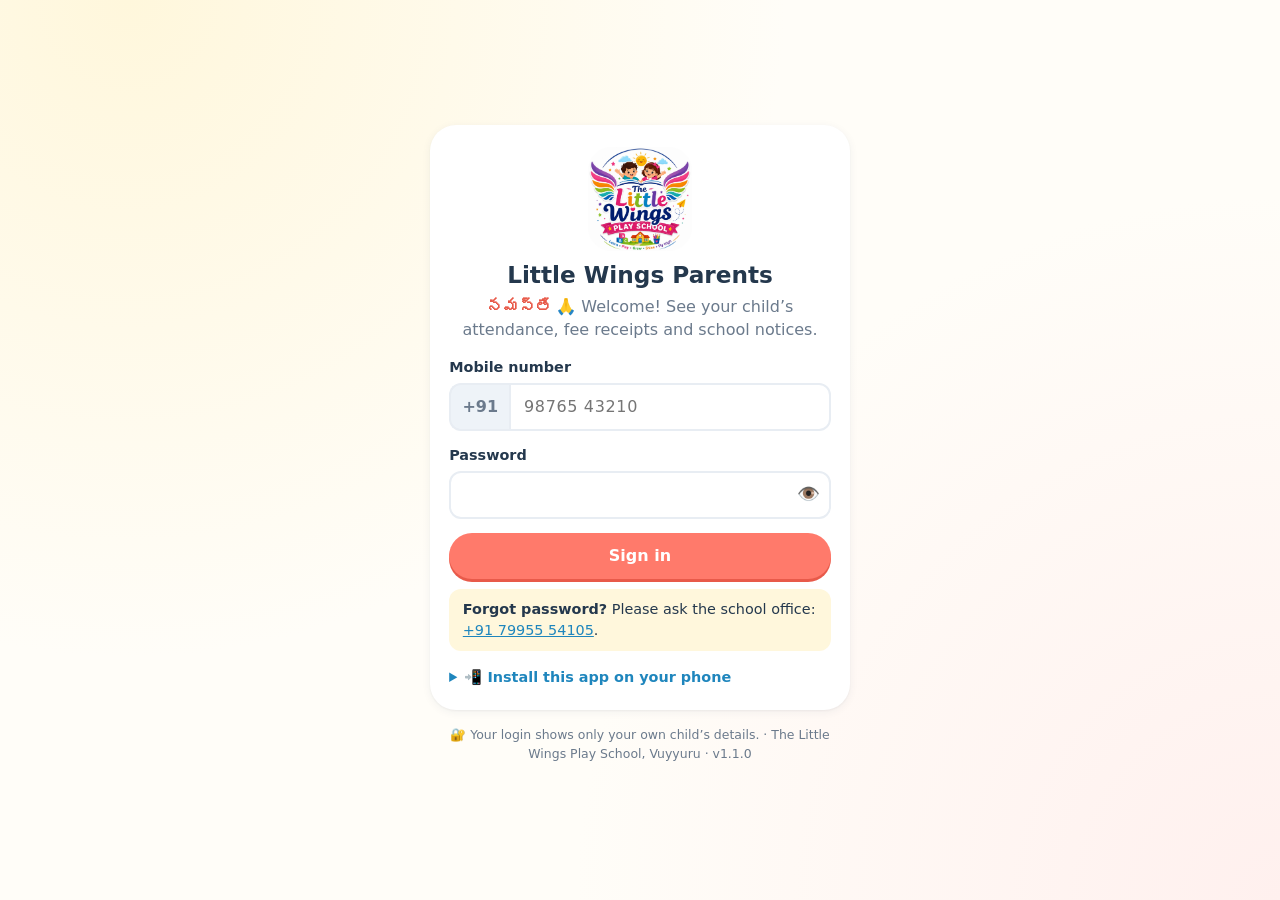
==== parents/index.html @ b0879398 "v2.3.0: professional fee receipts (print/PDF, image, WhatsApp), multi-month payments, duplicate rece" ====
<!doctype html>
<html lang="en-IN">
<head>
<meta charset="utf-8">
<meta name="viewport" content="width=device-width, initial-scale=1, viewport-fit=cover">
<meta name="theme-color" content="#ff7a6b">
<meta name="apple-mobile-web-app-capable" content="yes">
<meta name="mobile-web-app-capable" content="yes">
<meta name="apple-mobile-web-app-title" content="LW Parents">
<meta name="apple-mobile-web-app-status-bar-style" content="default">
<meta name="robots" content="noindex, nofollow">
<meta name="description" content="Little Wings Parents: your child's attendance, fee receipts and school notices from The Little Wings Play School, Vuyyuru">
<title>Little Wings Parents</title>
<link rel="manifest" href="manifest.webmanifest">
<link rel="icon" href="icons/icon-192.png" type="image/png" sizes="192x192">
<link rel="apple-touch-icon" href="icons/apple-touch-icon.png" sizes="180x180">
<link rel="stylesheet" href="style.css?v=1.1.0">
<link rel="stylesheet" href="../assets/receipt.css?v=2.3.0">
</head>
<body>
<noscript><div class="noscript">This app needs JavaScript turned on in your browser.</div></noscript>
<div id="ptr" class="ptr" aria-hidden="true"><span>↓</span></div>
<div id="app" aria-live="polite"></div>
<div id="sheet-root"></div>
<div id="toast-root" aria-live="polite"></div>
<div id="print-root" aria-hidden="true"></div>
<button type="button" id="sw-update" hidden>New version available — tap to refresh</button>
<script src="../config.js?v=2.3.0"></script>
<script src="../assets/vendor/supabase-js-2.119.0.js"></script>
<script src="../assets/receipt.js?v=2.3.0"></script>
<script src="app.js?v=1.1.0"></script>
</body>
</html>
---- parents/style.css ----
/* Little Wings Parents — mobile-first styles (brand colours shared with the dashboard) */
:root {
  --sky: #38a8e0; --sky-d: #1f86bd; --sky-l: #e6f5fd;
  --coral: #ff7a6b; --coral-d: #e85a4a; --coral-l: #fff0ee;
  --yellow: #ffc93c; --yellow-l: #fff7dc;
  --green: #6cc48a; --green-d: #3f9a60; --green-l: #e8f7ee;
  --purple: #a78bfa; --purple-l: #f1ecff;
  --bg: #fffdf8; --card: #fff; --ink: #24384d; --muted: #6b7a8c; --line: #e8edf3;
  --r: 20px; --r-s: 12px; --nav-h: 64px;
  --shadow: 0 2px 10px rgba(36,56,77,.06), 0 1px 2px rgba(36,56,77,.05);
  --font: ui-rounded, "SF Pro Rounded", "Nunito", "Varela Round", "Segoe UI", system-ui, -apple-system, Roboto, "Noto Sans", "Noto Sans Telugu", Arial, sans-serif;
}
* { box-sizing: border-box; }
html { -webkit-text-size-adjust: 100%; }
body { margin: 0; font-family: var(--font); color: var(--ink); background: var(--bg); line-height: 1.45; overflow-x: hidden; -webkit-tap-highlight-color: transparent; }
body.sheet-open { overflow: hidden; }
img { max-width: 100%; }
button { font: inherit; }
a { color: var(--sky-d); }
.muted { color: var(--muted); } .small { font-size: .85rem; } .center { text-align: center; }
[hidden] { display: none !important; }
.noscript { padding: 1rem; background: var(--yellow-l); text-align: center; }

/* buttons & inputs */
.btn { display: inline-flex; align-items: center; justify-content: center; gap: .4rem; min-height: 46px; padding: .55rem 1.1rem; border-radius: 999px; border: 0; font-weight: 800; cursor: pointer; text-decoration: none; color: var(--ink); background: #eef3f8; }
.btn.primary { background: var(--coral); color: #fff; box-shadow: 0 3px 0 var(--coral-d); }
.btn.sky { background: var(--sky); color: #fff; box-shadow: 0 3px 0 var(--sky-d); }
.btn.ghost { background: #fff; border: 2px solid var(--line); }
.btn.block { width: 100%; }
.btn.small { min-height: 36px; padding: .3rem .8rem; font-size: .88rem; }
.btn:disabled { opacity: .6; cursor: default; }
.icon-btn { border: 0; background: rgba(255,255,255,.85); width: 40px; height: 40px; border-radius: 50%; font-size: 1.1rem; cursor: pointer; display: inline-flex; align-items: center; justify-content: center; flex: 0 0 auto; }
.link { border: 0; background: none; color: var(--sky-d); font-weight: 700; padding: 0; cursor: pointer; text-decoration: underline; }
.field { display: flex; flex-direction: column; gap: .3rem; margin-bottom: .9rem; min-width: 0; }
.field .lbl { font-weight: 800; font-size: .9rem; }
input { font: inherit; font-size: 16px; color: var(--ink); background: #fff; border: 2px solid var(--line); border-radius: var(--r-s); padding: .65rem .8rem; min-height: 48px; width: 100%; min-width: 0; }
input:focus { outline: none; border-color: var(--sky); box-shadow: 0 0 0 3px var(--sky-l); }
.field.invalid input { border-color: var(--coral); background: var(--coral-l); }
.err { color: var(--coral-d); font-weight: 700; font-size: .88rem; }
.tel-wrap { display: flex; min-width: 0; }
.tel-wrap .cc { display: flex; align-items: center; padding: 0 .7rem; background: #eef3f8; border: 2px solid var(--line); border-right: 0; border-radius: var(--r-s) 0 0 var(--r-s); font-weight: 800; color: var(--muted); }
.tel-wrap input { border-radius: 0 var(--r-s) var(--r-s) 0; letter-spacing: .04em; }
.pw-wrap { position: relative; display: block; }
.pw-wrap input { padding-right: 3rem; }
.pw-toggle { position: absolute; right: .3rem; top: 50%; transform: translateY(-50%); border: 0; background: transparent; font-size: 1.15rem; padding: .4rem; cursor: pointer; border-radius: 8px; }
.note { background: var(--sky-l); padding: .65rem .85rem; border-radius: var(--r-s); font-size: .9rem; margin: .6rem 0; }
.note.warn { background: var(--yellow-l); }
.note.err-box { background: var(--coral-l); color: var(--coral-d); font-weight: 700; }

/* login */
.auth-wrap { min-height: 100vh; min-height: 100dvh; display: flex; flex-direction: column; align-items: center; justify-content: center; padding: 1.2rem 1rem calc(1.2rem + env(safe-area-inset-bottom)); background: radial-gradient(circle at 10% 0%, var(--yellow-l), transparent 45%), radial-gradient(circle at 100% 100%, var(--coral-l), transparent 45%), var(--bg); }
.auth-card { width: 100%; max-width: 420px; background: #fff; border-radius: 26px; box-shadow: var(--shadow); padding: 1.4rem 1.2rem; }
.auth-logo { display: block; width: 104px; height: 104px; margin: 0 auto .4rem; border-radius: 24px; object-fit: cover; }
.auth-card h1 { text-align: center; font-size: 1.45rem; margin: .2rem 0 0; }
.auth-card .hello { text-align: center; margin: .2rem 0 1rem; color: var(--muted); }
.telugu { font-weight: 800; color: var(--coral-d); }
.auth-foot { color: var(--muted); font-size: .78rem; text-align: center; margin-top: 1rem; max-width: 420px; }
.install-hint { margin-top: 1rem; font-size: .9rem; }
.install-hint summary { cursor: pointer; font-weight: 800; color: var(--sky-d); }
.install-steps { padding-left: 1.2rem; margin: .5rem 0 0; } .install-steps li { margin-bottom: .35rem; }
.spinner { width: 38px; height: 38px; margin: 1.2rem auto; border-radius: 50%; border: 4px solid #ffe3df; border-top-color: var(--coral); animation: spin .8s linear infinite; }
@keyframes spin { to { transform: rotate(360deg); } }

/* app shell */
.top { position: sticky; top: 0; z-index: 20; background: linear-gradient(135deg, #ff8f7f, var(--coral)); color: #fff; padding: calc(.55rem + env(safe-area-inset-top)) .8rem .7rem; border-radius: 0 0 22px 22px; box-shadow: 0 4px 16px rgba(232,90,74,.25); }
.top-row { display: flex; align-items: center; gap: .6rem; min-width: 0; }
.top-row img { width: 42px; height: 42px; border-radius: 12px; background: #fff; flex: 0 0 auto; object-fit: cover; }
.top-title { flex: 1; min-width: 0; }
.top-title b { display: block; font-size: 1.05rem; white-space: nowrap; overflow: hidden; text-overflow: ellipsis; }
.top-title small { display: block; opacity: .92; font-size: .8rem; white-space: nowrap; overflow: hidden; text-overflow: ellipsis; }
.kid-switch { display: flex; gap: .4rem; overflow-x: auto; margin-top: .6rem; scrollbar-width: none; }
.kid-switch::-webkit-scrollbar { display: none; }
.kid-chip { flex: 0 0 auto; border: 0; border-radius: 999px; padding: .35rem .8rem; background: rgba(255,255,255,.25); color: #fff; font-weight: 800; cursor: pointer; max-width: 70vw; white-space: nowrap; overflow: hidden; text-overflow: ellipsis; }
.kid-chip.active { background: #fff; color: var(--coral-d); }
.banner { margin: .6rem .8rem 0; padding: .55rem .8rem; border-radius: var(--r-s); font-size: .88rem; font-weight: 700; }
.banner.offline { background: var(--yellow-l); color: #7a5600; }
.banner.error { background: var(--coral-l); color: var(--coral-d); }
main.view { padding: .8rem .8rem calc(var(--nav-h) + 1.2rem + env(safe-area-inset-bottom)); max-width: 640px; margin: 0 auto; }
.card { background: var(--card); border-radius: var(--r); box-shadow: var(--shadow); padding: 1rem; margin-bottom: .9rem; min-width: 0; }
.card h2 { font-size: 1.08rem; margin: 0 0 .6rem; }
.greet { margin: .2rem .1rem .8rem; font-size: 1.02rem; }
.row { display: flex; align-items: center; gap: .5rem; } .between { justify-content: space-between; } .wrap { flex-wrap: wrap; }

/* today */
.today { display: flex; align-items: center; gap: .9rem; }
.today .big { width: 64px; height: 64px; border-radius: 20px; display: flex; align-items: center; justify-content: center; font-size: 2rem; flex: 0 0 auto; background: #eef3f8; }
.today.p .big { background: var(--green-l); } .today.a .big { background: var(--coral-l); } .today.l .big { background: var(--yellow-l); } .today.h .big { background: var(--sky-l); } .today.hol .big { background: var(--purple-l); }
.today b { font-size: 1.15rem; display: block; } .today small { color: var(--muted); }
.today.p b { color: var(--green-d); } .today.a b { color: var(--coral-d); }

/* summary */
.sum-grid { display: grid; grid-template-columns: repeat(4, minmax(0, 1fr)); gap: .4rem; }
.sum { border-radius: 14px; padding: .55rem .2rem; text-align: center; min-width: 0; }
.sum b { display: block; font-size: 1.3rem; line-height: 1.1; } .sum span { font-size: .72rem; font-weight: 800; color: var(--muted); }
.sum.p { background: var(--green-l); } .sum.a { background: var(--coral-l); } .sum.l { background: var(--yellow-l); } .sum.h { background: var(--sky-l); }
.pct { margin-top: .8rem; }
.pct-bar { height: 12px; background: #eef1f5; border-radius: 999px; overflow: hidden; }
.pct-bar i { display: block; height: 100%; background: linear-gradient(90deg, var(--green), #8fd6a6); border-radius: 999px; }
.pct-row { display: flex; justify-content: space-between; font-weight: 800; margin-bottom: .3rem; font-size: .92rem; }

/* calendar */
.cal-nav { display: flex; align-items: center; justify-content: space-between; gap: .4rem; margin-bottom: .6rem; }
.cal-nav h2 { margin: 0; text-align: center; flex: 1; }
.cal-nav button { width: 44px; height: 44px; border-radius: 50%; border: 2px solid var(--line); background: #fff; font-size: 1.2rem; font-weight: 800; cursor: pointer; }
.cal-nav button:disabled { opacity: .35; cursor: default; }
.cal { display: grid; grid-template-columns: repeat(7, minmax(0, 1fr)); gap: 4px; }
.cal .wd { text-align: center; font-size: .7rem; font-weight: 800; color: var(--muted); padding-bottom: 2px; }
.cal .d { aspect-ratio: 1 / 1; border-radius: 10px; display: flex; flex-direction: column; align-items: center; justify-content: center; font-weight: 800; font-size: .9rem; background: #fff; border: 1.5px solid var(--line); min-width: 0; position: relative; }
.cal .d i { font-style: normal; font-size: .55rem; font-weight: 800; line-height: 1; margin-top: 1px; }
.cal .d.p { background: var(--green); border-color: var(--green); color: #fff; }
.cal .d.a { background: var(--coral); border-color: var(--coral); color: #fff; }
.cal .d.l { background: var(--yellow); border-color: var(--yellow); color: #5c4100; }
.cal .d.h { background: var(--sky); border-color: var(--sky); color: #fff; }
.cal .d.hol { background: var(--purple-l); border-color: var(--purple-l); color: #6b55c9; }
.cal .d.fut { opacity: .4; }
.cal .d.today { box-shadow: 0 0 0 3px var(--ink); }
.cal .d.blank { visibility: hidden; }
.legend { display: flex; flex-wrap: wrap; gap: .35rem .8rem; margin-top: .8rem; font-size: .8rem; font-weight: 700; color: var(--muted); }
.legend span { display: inline-flex; align-items: center; gap: .3rem; }
.legend i { width: 14px; height: 14px; border-radius: 4px; display: inline-block; border: 1.5px solid var(--line); background: #fff; }
.legend i.p { background: var(--green); border-color: var(--green); } .legend i.a { background: var(--coral); border-color: var(--coral); } .legend i.l { background: var(--yellow); border-color: var(--yellow); } .legend i.h { background: var(--sky); border-color: var(--sky); } .legend i.hol { background: var(--purple-l); border-color: var(--purple-l); }

/* notices */
.notice { border: 2px solid var(--line); border-radius: 16px; padding: .75rem .9rem; margin-bottom: .6rem; background: #fff; overflow-wrap: anywhere; }
.notice.pinned { border-color: var(--yellow); background: var(--yellow-l); }
.notice h3 { margin: .35rem 0 .15rem; font-size: 1.02rem; }
.notice p.body { margin: .2rem 0 .35rem; white-space: pre-wrap; }
.notice .meta { font-size: .78rem; color: var(--muted); margin: 0; }
.tags { display: flex; gap: .35rem; flex-wrap: wrap; }
.tag { display: inline-block; font-size: .72rem; font-weight: 800; padding: .12rem .55rem; border-radius: 999px; background: #eef1f5; color: var(--muted); }
.tag.school { background: var(--sky-l); color: var(--sky-d); }
.tag.cls { background: #fff; border: 1.5px solid var(--c, var(--sky)); color: var(--ink); }
.tag.pin { background: var(--yellow); color: #5c4100; }
.tag.new { background: var(--coral); color: #fff; }
.empty { text-align: center; padding: 1.2rem .5rem; color: var(--muted); }
.empty .e { font-size: 2.4rem; }

/* bottom nav */
.bottomnav { position: fixed; bottom: 0; left: 0; right: 0; z-index: 20; display: flex; background: #fff; border-top: 1px solid var(--line); padding-bottom: env(safe-area-inset-bottom); box-shadow: 0 -4px 16px rgba(36,56,77,.06); }
.bottomnav button { flex: 1 1 0; min-width: 0; height: var(--nav-h); border: 0; background: none; display: flex; flex-direction: column; align-items: center; justify-content: center; gap: 2px; color: var(--muted); font-size: .72rem; font-weight: 800; cursor: pointer; position: relative; }
.bottomnav .ni { font-size: 1.3rem; line-height: 1; padding: .2rem .8rem; border-radius: 999px; }
.bottomnav button.active { color: var(--coral-d); } .bottomnav button.active .ni { background: var(--coral-l); }
.bottomnav .dot { position: absolute; top: 8px; right: calc(50% - 22px); min-width: 18px; height: 18px; border-radius: 999px; background: var(--coral); color: #fff; font-size: .68rem; display: flex; align-items: center; justify-content: center; padding: 0 4px; }

/* sheet (account) */
.sheet-bg { position: fixed; inset: 0; background: rgba(36,56,77,.45); z-index: 40; display: flex; align-items: flex-end; justify-content: center; }
.sheet { background: #fff; width: 100%; max-width: 520px; max-height: 92vh; overflow-y: auto; border-radius: 24px 24px 0 0; padding: 1rem 1rem calc(1.2rem + env(safe-area-inset-bottom)); }
.sheet-head { display: flex; align-items: center; justify-content: space-between; gap: .5rem; margin-bottom: .5rem; }
.sheet-head h2 { margin: 0; font-size: 1.15rem; }
.sheet-head .icon-btn { background: #eef3f8; }
@media (min-width: 700px) { .sheet-bg { align-items: center; } .sheet { border-radius: 24px; } }

/* pull to refresh + toast + update bar */
.ptr { position: fixed; top: 0; left: 50%; z-index: 30; width: 40px; height: 40px; margin-left: -20px; border-radius: 50%; background: #fff; box-shadow: var(--shadow); display: flex; align-items: center; justify-content: center; transform: translateY(-60px); transition: transform .15s; color: var(--coral-d); font-weight: 800; pointer-events: none; }
.ptr.spin span { display: inline-block; animation: spin .8s linear infinite; }
#toast-root { position: fixed; left: 0; right: 0; top: calc(.8rem + env(safe-area-inset-top)); z-index: 60; display: flex; flex-direction: column; align-items: center; gap: .4rem; pointer-events: none; padding: 0 .8rem; }
.toast { background: var(--ink); color: #fff; padding: .6rem 1rem; border-radius: 999px; font-weight: 700; font-size: .9rem; box-shadow: var(--shadow); max-width: 100%; transition: opacity .3s; }
.toast.err { background: var(--coral-d); } .toast.out { opacity: 0; }
#sw-update { position: fixed; left: .8rem; right: .8rem; bottom: calc(var(--nav-h) + .8rem + env(safe-area-inset-bottom)); z-index: 50; border: 0; border-radius: 999px; padding: .8rem 1rem; background: var(--ink); color: #fff; font-weight: 800; cursor: pointer; }
@media (prefers-reduced-motion: reduce) { * { animation: none !important; transition: none !important; } }

/* ---------- v1.1: Fees tab + receipts ---------- */
.bottomnav .ni { padding: .2rem .6rem; }
.fee-due { border-radius: var(--r-s, 14px); padding: .9rem 1rem; margin: .2rem 0 .8rem; display: flex; flex-direction: column; gap: .1rem; }
.fee-due small { font-weight: 800; text-transform: uppercase; letter-spacing: .05em; font-size: .72rem; }
.fee-due b { font-size: 1.7rem; line-height: 1.15; }
.fee-due span { font-size: .85rem; }
.fee-due.due { background: var(--coral-l); color: #8f2a1f; }
.fee-due.ok { background: var(--green-l); color: #1e6a3b; }
.kv-grid { display: grid; grid-template-columns: repeat(2, minmax(0, 1fr)); gap: .55rem; }
.kv-grid > div { background: #f6f9fc; border-radius: 12px; padding: .55rem .7rem; min-width: 0; }
.kv-grid small { display: block; color: var(--muted); font-size: .74rem; font-weight: 700; }
.kv-grid b { font-size: 1.02rem; overflow-wrap: anywhere; }
.coral-t { color: var(--coral-d); } .green-t { color: var(--green-d); }
.pay-list { list-style: none; margin: 0; padding: 0; }
.pay-list li { display: flex; align-items: center; justify-content: space-between; gap: .6rem; padding: .7rem 0; border-bottom: 1px dashed var(--line); flex-wrap: wrap; }
.pay-list li:last-child { border-bottom: 0; }
.pay-main { min-width: 0; flex: 1 1 140px; }
.pay-main b { display: block; font-size: 1.1rem; }
.pay-main span { display: block; font-weight: 700; }
.pay-main small { display: block; color: var(--muted); overflow-wrap: anywhere; }
.pay-list .btn { flex: 0 0 auto; }
.sheet.wide { max-width: 720px; }
.rcpt-preview { background: #f3f5f8; border-radius: 14px; padding: .5rem; margin: .4rem 0 .8rem; }
.rcpt-actions { display: flex; flex-wrap: wrap; gap: .5rem; }
.rcpt-actions .btn { flex: 1 1 auto; }
@media (max-width: 360px) { .bottomnav button { font-size: .66rem; } .bottomnav .ni { padding: .2rem .45rem; } }
---- assets/receipt.css ----
/* The Little Wings — shared fee receipt styles (v2.3): screen + print. */
.lwr { position: relative; overflow: hidden; background: #fff; color: #1e2b38; border: 1.5px solid #d5dde6; border-radius: 14px; padding: 0 1.1rem 1rem; max-width: 680px; margin: 0 auto;
  font-family: "Segoe UI", Roboto, "Noto Sans", Helvetica, Arial, sans-serif; font-size: 14px; line-height: 1.35; text-align: left; }
.lwr * { box-sizing: border-box; }
.lwr-band { height: 7px; margin: 0 -1.1rem .8rem; background: linear-gradient(90deg, #38a8e0 0 33.3%, #ff7a6b 33.3% 66.6%, #ffc93c 66.6%); }
.lwr-head { display: flex; gap: .75rem; align-items: flex-start; }
.lwr-logo { width: 64px; height: 64px; border-radius: 50%; object-fit: cover; flex: none; border: 2px solid #ffc93c; }
.lwr-school { flex: 1 1 auto; min-width: 0; }
.lwr-school h2 { margin: 0 0 .15rem; font-size: 1.2rem; line-height: 1.2; color: #1b6e99; letter-spacing: .01em; }
.lwr-school p { margin: 0; font-size: .78rem; color: #4a5a6b; overflow-wrap: anywhere; }
.lwr-tag { flex: none; text-align: center; }
.lwr-tag b { display: block; background: #ff7a6b; color: #fff; border-radius: 999px; padding: .3rem .75rem; font-size: .78rem; letter-spacing: .12em; white-space: nowrap; }
.lwr-tag span { display: block; margin-top: .25rem; font-size: .7rem; color: #5a6b7c; }
.lwr-meta { display: grid; grid-template-columns: repeat(3, minmax(0, 1fr)); gap: .5rem; border-top: 3px solid #38a8e0; margin-top: .7rem; padding-top: .55rem; }
.lwr-meta small, .lwr-amount small, .lwr-recv small { display: block; font-size: .66rem; letter-spacing: .06em; text-transform: uppercase; color: #6b7b8c; }
.lwr-meta b { font-size: .98rem; overflow-wrap: anywhere; }
.lwr-tbl { width: 100%; border-collapse: collapse; margin: .55rem 0 .3rem; font-size: .9rem; }
.lwr-tbl th, .lwr-tbl td { text-align: left; padding: .34rem .2rem; border-bottom: 1px dashed #dfe5ec; vertical-align: top; }
.lwr-tbl th { width: 38%; color: #5a6b7c; font-weight: 600; }
.lwr-tbl td { overflow-wrap: anywhere; }
.lwr-amount { display: flex; gap: .9rem; align-items: stretch; background: #eaf6ec; border-radius: 12px; padding: .6rem .8rem; margin: .55rem 0 .4rem; }
.lwr-amt { flex: none; }
.lwr-amt b { font-size: 1.55rem; color: #1e7a3c; white-space: nowrap; }
.lwr-amt small { color: #1e7a3c; }
.lwr-words { flex: 1 1 auto; min-width: 0; border-left: 1px solid #c7e6cf; padding-left: .8rem; }
.lwr-words b { font-size: .92rem; overflow-wrap: anywhere; }
.lwr-bal { margin: .35rem 0 0; font-size: .9rem; }
.lwr-sign { display: flex; justify-content: space-between; align-items: flex-end; gap: 1rem; margin-top: 1.1rem; }
.lwr-recv b { display: block; min-height: 1.2em; font-size: .95rem; }
.lwr-sigline { min-width: 46%; border-top: 1.5px solid #8a98a6; padding-top: .2rem; text-align: center; font-size: .75rem; color: #5a6b7c; }
.lwr-foot { margin-top: .8rem; text-align: center; font-size: .7rem; color: #8b97a3; }
.lwr-wm { position: absolute; inset: 0; display: flex; align-items: center; justify-content: center; font-size: 6.5rem; font-weight: 900; color: rgba(255, 122, 107, .14); transform: rotate(-22deg); pointer-events: none; letter-spacing: .08em; }
.lwr-cut { text-align: center; color: #9aa7b4; font-size: .72rem; margin: 5mm 0; white-space: nowrap; overflow: hidden; }
@media (max-width: 420px) {
  .lwr { padding: 0 .75rem .8rem; font-size: 13px; }
  .lwr-band { margin: 0 -.75rem .7rem; }
  .lwr-head { flex-wrap: wrap; }
  .lwr-logo { width: 52px; height: 52px; }
  .lwr-school { flex-basis: calc(100% - 64px); }
  .lwr-tag { flex-basis: 100%; display: flex; gap: .5rem; align-items: center; }
  .lwr-tag span { margin: 0; }
  .lwr-meta { grid-template-columns: 1fr 1fr; }
  .lwr-amount { flex-direction: column; gap: .4rem; }
  .lwr-words { border-left: 0; padding-left: 0; border-top: 1px solid #c7e6cf; padding-top: .4rem; }
  .lwr-tbl th { width: 42%; }
  .lwr-wm { font-size: 3.6rem; }
}

/* ---------- print: only #print-root, one A4 page ---------- */
#print-root { display: none; }
@page { size: A4 portrait; margin: 0; }
@media print {
  html, body { background: #fff !important; margin: 0 !important; padding: 0 !important; min-height: 0 !important; height: auto !important; }
  body > *:not(#print-root) { display: none !important; }
  body > #print-root { display: block !important; padding: 10mm 14mm 0; }
  #print-root .lwr { max-width: none; border-radius: 6px; break-inside: avoid; page-break-inside: avoid; font-size: 10.5pt; padding: 0 6mm 4mm; }
  #print-root .lwr-band { margin: 0 -6mm 3mm; }
  #print-root.two { padding-top: 7mm; }
  #print-root.two .lwr { font-size: 8.6pt; padding-bottom: 2.5mm; }
  #print-root.two .lwr-band { margin-bottom: 2mm; }
  #print-root.two .lwr-logo { width: 50px; height: 50px; }
  #print-root.two .lwr-meta { margin-top: 2mm; padding-top: 1.5mm; }
  #print-root.two .lwr-tbl { margin: 1.5mm 0 1mm; }
  #print-root.two .lwr-tbl th, #print-root.two .lwr-tbl td { padding: 1mm .2rem; }
  #print-root.two .lwr-amount { margin: 1.5mm 0 1mm; padding: 1.8mm 3mm; }
  #print-root.two .lwr-sign { margin-top: 5mm; }
  #print-root.two .lwr-foot { margin-top: 2mm; }
  #print-root.two .lwr-cut { margin: 3mm 0; }
  #print-root .lwr-head { flex-wrap: nowrap; }
  #print-root .lwr-tag { flex-basis: auto; display: block; }
  #print-root .lwr-meta { grid-template-columns: repeat(3, 1fr); }
  #print-root .lwr-amount { flex-direction: row; }
  #print-root .lwr-words { border-left: 1px solid #c7e6cf; padding-left: .8rem; border-top: 0; padding-top: 0; }
  * { -webkit-print-color-adjust: exact; print-color-adjust: exact; }
}
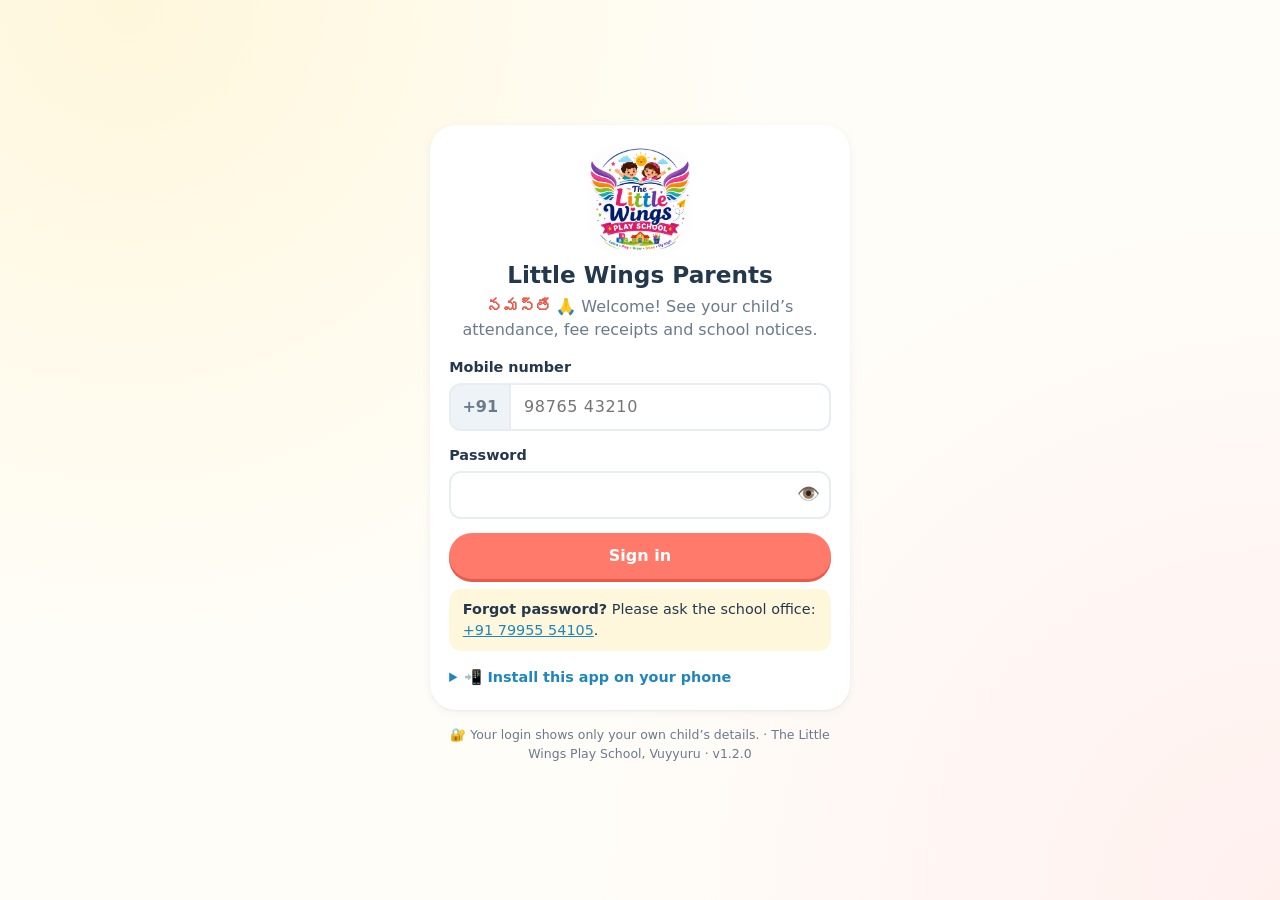
==== commit 6eac9176: "v2.4.0: enquiries and admission fields, private student photos, yearly fee; Parents app v1.2.0 shows" ====
--- a/parents/index.html
+++ b/parents/index.html
@@ -14,8 +14,8 @@
 <link rel="manifest" href="manifest.webmanifest">
 <link rel="icon" href="icons/icon-192.png" type="image/png" sizes="192x192">
 <link rel="apple-touch-icon" href="icons/apple-touch-icon.png" sizes="180x180">
-<link rel="stylesheet" href="style.css?v=1.1.0">
-<link rel="stylesheet" href="../assets/receipt.css?v=2.3.0">
+<link rel="stylesheet" href="style.css?v=1.2.0">
+<link rel="stylesheet" href="../assets/receipt.css?v=2.4.0">
 </head>
 <body>
 <noscript><div class="noscript">This app needs JavaScript turned on in your browser.</div></noscript>
@@ -25,9 +25,9 @@
 <div id="toast-root" aria-live="polite"></div>
 <div id="print-root" aria-hidden="true"></div>
 <button type="button" id="sw-update" hidden>New version available — tap to refresh</button>
-<script src="../config.js?v=2.3.0"></script>
+<script src="../config.js?v=2.4.0"></script>
 <script src="../assets/vendor/supabase-js-2.119.0.js"></script>
-<script src="../assets/receipt.js?v=2.3.0"></script>
-<script src="app.js?v=1.1.0"></script>
+<script src="../assets/receipt.js?v=2.4.0"></script>
+<script src="app.js?v=1.2.0"></script>
 </body>
 </html>
--- a/parents/style.css
+++ b/parents/style.css
@@ -185,3 +185,6 @@
 .rcpt-actions { display: flex; flex-wrap: wrap; gap: .5rem; }
 .rcpt-actions .btn { flex: 1 1 auto; }
 @media (max-width: 360px) { .bottomnav button { font-size: .66rem; } .bottomnav .ni { padding: .2rem .45rem; } }
+
+/* v1.2: child photo in the header */
+.top-row img.kid-photo { width: 42px; height: 42px; border-radius: 50%; object-fit: cover; background: #fff; flex: 0 0 auto; }
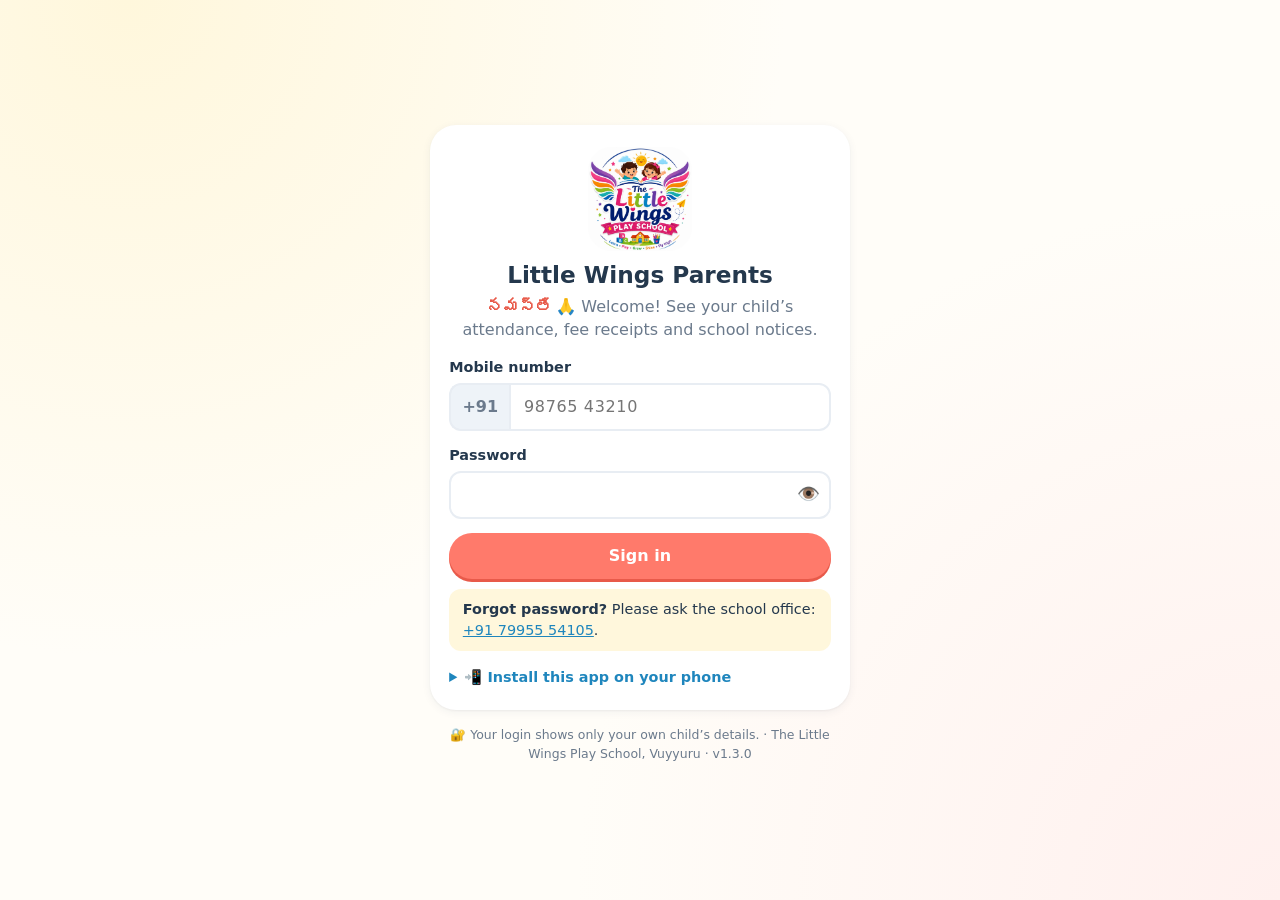
==== commit 6b926571: "v2.5.0: pending fees + WhatsApp reminders, fee rules (late fee, sibling discount), Excel backup, rep" ====
--- a/parents/index.html
+++ b/parents/index.html
@@ -14,8 +14,8 @@
 <link rel="manifest" href="manifest.webmanifest">
 <link rel="icon" href="icons/icon-192.png" type="image/png" sizes="192x192">
 <link rel="apple-touch-icon" href="icons/apple-touch-icon.png" sizes="180x180">
-<link rel="stylesheet" href="style.css?v=1.2.0">
-<link rel="stylesheet" href="../assets/receipt.css?v=2.4.0">
+<link rel="stylesheet" href="style.css?v=1.3.0">
+<link rel="stylesheet" href="../assets/receipt.css?v=2.5.0">
 </head>
 <body>
 <noscript><div class="noscript">This app needs JavaScript turned on in your browser.</div></noscript>
@@ -25,9 +25,9 @@
 <div id="toast-root" aria-live="polite"></div>
 <div id="print-root" aria-hidden="true"></div>
 <button type="button" id="sw-update" hidden>New version available — tap to refresh</button>
-<script src="../config.js?v=2.4.0"></script>
+<script src="../config.js?v=2.5.0"></script>
 <script src="../assets/vendor/supabase-js-2.119.0.js"></script>
-<script src="../assets/receipt.js?v=2.4.0"></script>
-<script src="app.js?v=1.2.0"></script>
+<script src="../assets/receipt.js?v=2.5.0"></script>
+<script src="app.js?v=1.3.0"></script>
 </body>
 </html>
--- a/parents/style.css
+++ b/parents/style.css
@@ -188,3 +188,10 @@
 
 /* v1.2: child photo in the header */
 .top-row img.kid-photo { width: 42px; height: 42px; border-radius: 50%; object-fit: cover; background: #fff; flex: 0 0 auto; }
+/* v1.3: holidays & events */
+.hol-list { list-style: none; margin: 0; padding: 0; }
+.hol-list li { display: flex; gap: .7rem; align-items: center; padding: .55rem 0; border-bottom: 1px dashed #e8edf3; }
+.hol-list li:last-child { border-bottom: 0; }
+.hol-list .hi { width: 36px; height: 36px; border-radius: 12px; display: flex; align-items: center; justify-content: center; background: #fff7dc; flex: none; }
+.hol-list li.ev .hi { background: #e6f5fd; }
+.hol-list small { display: block; color: #6b7a8c; }
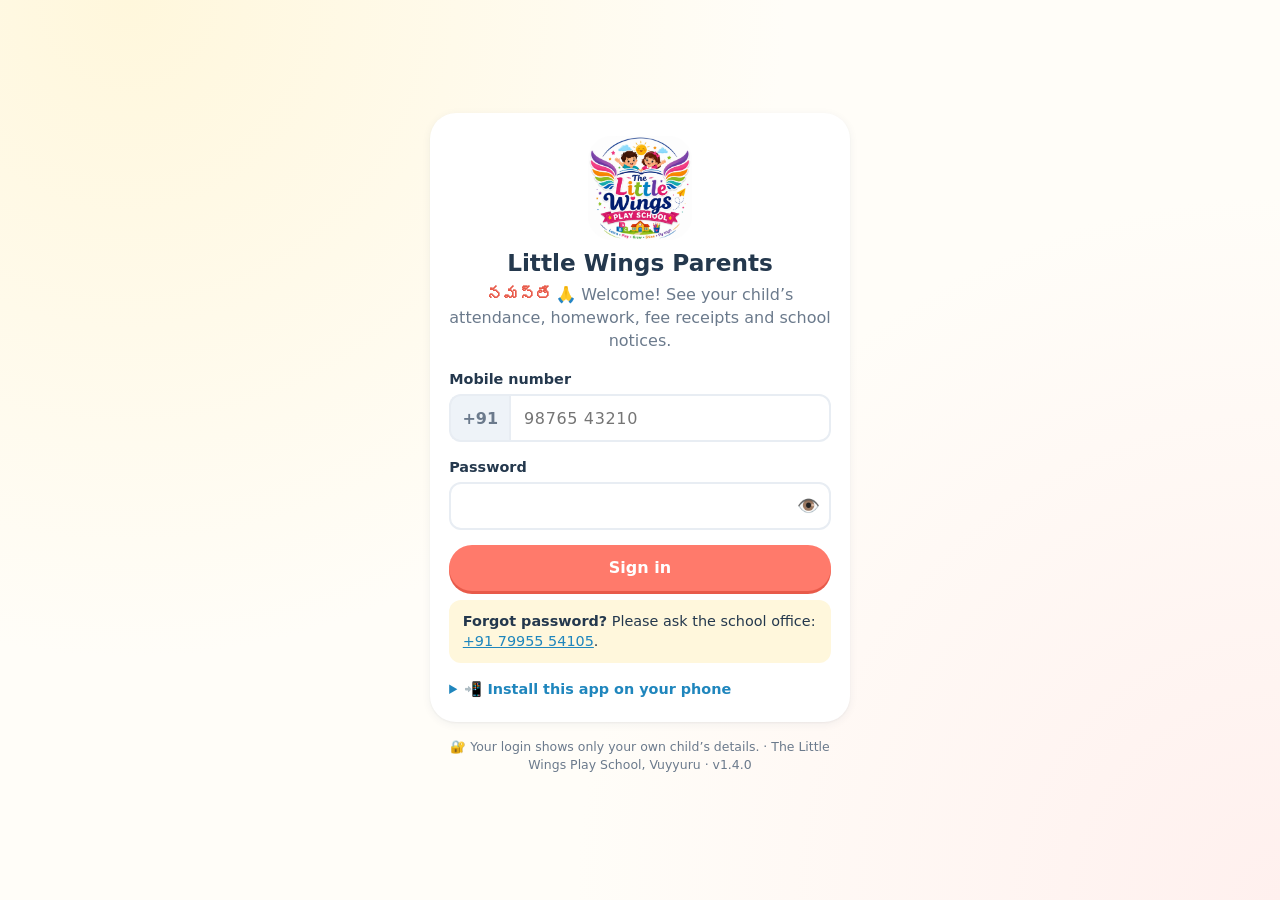
==== commit 5f4fbf3b: "v2.6.0 / Parents v1.4.0: Batch 2 part A — homework & daily updates, timetable, exams & report cards," ====
--- a/parents/index.html
+++ b/parents/index.html
@@ -1,5 +1,6 @@
 <!doctype html>
 <html lang="en-IN">
+<!-- Little Wings Parents v1.4.0 -->
 <head>
 <meta charset="utf-8">
 <meta name="viewport" content="width=device-width, initial-scale=1, viewport-fit=cover">
@@ -9,13 +10,13 @@
 <meta name="apple-mobile-web-app-title" content="LW Parents">
 <meta name="apple-mobile-web-app-status-bar-style" content="default">
 <meta name="robots" content="noindex, nofollow">
-<meta name="description" content="Little Wings Parents: your child's attendance, fee receipts and school notices from The Little Wings Play School, Vuyyuru">
+<meta name="description" content="Little Wings Parents: your child's attendance, homework, report cards, photos, fee receipts and school notices from The Little Wings Play School, Vuyyuru">
 <title>Little Wings Parents</title>
 <link rel="manifest" href="manifest.webmanifest">
 <link rel="icon" href="icons/icon-192.png" type="image/png" sizes="192x192">
 <link rel="apple-touch-icon" href="icons/apple-touch-icon.png" sizes="180x180">
-<link rel="stylesheet" href="style.css?v=1.3.0">
-<link rel="stylesheet" href="../assets/receipt.css?v=2.5.0">
+<link rel="stylesheet" href="style.css?v=1.4.0">
+<link rel="stylesheet" href="../assets/receipt.css?v=2.6.0">
 </head>
 <body>
 <noscript><div class="noscript">This app needs JavaScript turned on in your browser.</div></noscript>
@@ -25,9 +26,9 @@
 <div id="toast-root" aria-live="polite"></div>
 <div id="print-root" aria-hidden="true"></div>
 <button type="button" id="sw-update" hidden>New version available — tap to refresh</button>
-<script src="../config.js?v=2.5.0"></script>
+<script src="../config.js?v=2.6.0"></script>
 <script src="../assets/vendor/supabase-js-2.119.0.js"></script>
-<script src="../assets/receipt.js?v=2.5.0"></script>
-<script src="app.js?v=1.3.0"></script>
+<script src="../assets/receipt.js?v=2.6.0"></script>
+<script src="app.js?v=1.4.0"></script>
 </body>
 </html>
--- a/parents/style.css
+++ b/parents/style.css
@@ -195,3 +195,117 @@
 .hol-list .hi { width: 36px; height: 36px; border-radius: 12px; display: flex; align-items: center; justify-content: center; background: #fff7dc; flex: none; }
 .hol-list li.ev .hi { background: #e6f5fd; }
 .hol-list small { display: block; color: #6b7a8c; }
+
+/* ---------- v1.4: languages, updates, timetable, report cards, gallery, feedback, alerts ---------- */
+:root { --font: ui-rounded, "SF Pro Rounded", "Nunito", "Varela Round", "Segoe UI", system-ui, -apple-system, Roboto, "Noto Sans", "Noto Sans Telugu", "Noto Sans Devanagari", "Nirmala UI", Arial, sans-serif; }
+.sr-only { position: absolute; width: 1px; height: 1px; overflow: hidden; clip: rect(0 0 0 0); white-space: nowrap; }
+textarea, select { font: inherit; font-size: 16px; color: var(--ink); background: #fff; border: 2px solid var(--line); border-radius: var(--r-s); padding: .65rem .8rem; width: 100%; min-width: 0; }
+select { min-height: 48px; }
+textarea { resize: vertical; min-height: 96px; }
+textarea:focus, select:focus { outline: none; border-color: var(--sky); box-shadow: 0 0 0 3px var(--sky-l); }
+.field.invalid textarea { border-color: var(--coral); background: var(--coral-l); }
+/* language picker */
+.lang-pick { display: flex; gap: .35rem; margin: .3rem 0 .6rem; }
+.lang-pick.top { justify-content: flex-end; margin: -.4rem -.3rem .2rem; }
+.lang-btn { flex: 0 1 auto; min-height: 38px; padding: .3rem .8rem; border-radius: 999px; border: 2px solid var(--line); background: #fff; font-weight: 800; cursor: pointer; color: var(--ink); }
+.lang-btn.active { background: var(--sky); border-color: var(--sky); color: #fff; }
+.lang-pick.top .lang-btn { min-height: 32px; padding: .15rem .6rem; font-size: .85rem; }
+/* bottom nav: 5 items, labels may be Telugu/Hindi */
+.bottomnav button { font-size: .68rem; letter-spacing: -.01em; }
+.bottomnav .nl { max-width: 100%; padding: 0 1px; white-space: nowrap; overflow: hidden; text-overflow: ellipsis; }
+.bottomnav .ni { padding: .2rem .55rem; }
+/* quick tiles */
+.tiles { display: grid; grid-template-columns: repeat(3, minmax(0, 1fr)); gap: .5rem; margin-bottom: .9rem; }
+.card .tiles { margin-bottom: 0; }
+.tile { position: relative; display: flex; flex-direction: column; align-items: center; justify-content: center; gap: .2rem; min-height: 78px; padding: .5rem .3rem; border: 0; border-radius: 16px; background: #fff; box-shadow: var(--shadow); font-weight: 800; font-size: .82rem; color: var(--ink); cursor: pointer; text-align: center; line-height: 1.2; min-width: 0; overflow-wrap: anywhere; }
+.card .tile { box-shadow: none; background: #f6f9fc; }
+.tile .ti { font-size: 1.55rem; line-height: 1; }
+.tile .dot, .tile .ok { position: absolute; top: 6px; right: 8px; min-width: 18px; height: 18px; border-radius: 999px; background: var(--coral); color: #fff; font-size: .68rem; font-style: normal; display: flex; align-items: center; justify-content: center; padding: 0 4px; }
+.tile .ok { background: var(--green); }
+/* back bar on sub screens */
+.back-bar { display: flex; align-items: center; gap: .6rem; margin: 0 0 .8rem; min-width: 0; }
+.back-bar h2 { margin: 0; font-size: 1.1rem; min-width: 0; overflow: hidden; text-overflow: ellipsis; white-space: nowrap; }
+.back-bar .btn { flex: 0 0 auto; }
+/* updates (homework / learned / meal) */
+.post { border: 2px solid var(--line); border-left-width: 6px; border-radius: 16px; padding: .7rem .85rem; margin-bottom: .6rem; background: #fff; overflow-wrap: anywhere; }
+.post.k-homework { border-left-color: var(--coral); } .post.k-learned { border-left-color: var(--sky); } .post.k-meal { border-left-color: var(--yellow); }
+.post h3 { margin: .3rem 0 .1rem; font-size: 1rem; }
+.post p.body { margin: .2rem 0 .3rem; white-space: pre-wrap; }
+.post .meta { font-size: .78rem; color: var(--muted); margin: 0; }
+.tag.kind { background: var(--coral-l); color: var(--coral-d); }
+.post.k-learned .tag.kind { background: var(--sky-l); color: var(--sky-d); } .post.k-meal .tag.kind { background: var(--yellow-l); color: #7a5600; }
+.post-photo { display: block; width: 100%; border: 0; padding: 0; margin: .4rem 0; background: #f0f3f7; border-radius: 12px; overflow: hidden; cursor: zoom-in; min-height: 120px; }
+.post-photo img { display: block; width: 100%; max-height: 320px; object-fit: cover; }
+.day-h { display: flex; align-items: baseline; gap: .4rem; }
+/* timetable */
+.day-chips { display: flex; gap: .35rem; overflow-x: auto; scrollbar-width: none; margin-bottom: .7rem; padding-bottom: 2px; }
+.day-chips::-webkit-scrollbar { display: none; }
+.chip { flex: 0 0 auto; min-height: 38px; padding: .3rem .8rem; border-radius: 999px; border: 2px solid var(--line); background: #fff; font-weight: 800; cursor: pointer; color: var(--ink); }
+.chip.active { background: var(--coral); border-color: var(--coral); color: #fff; }
+.tt-list { list-style: none; margin: 0; padding: 0; }
+.tt-list li { display: flex; gap: .7rem; align-items: center; padding: .6rem .2rem; border-bottom: 1px dashed var(--line); min-width: 0; }
+.tt-list li:last-child { border-bottom: 0; }
+.tt-list .tm { flex: 0 0 5.6rem; font-size: .82rem; font-weight: 800; color: var(--sky-d); background: var(--sky-l); border-radius: 10px; padding: .3rem .4rem; text-align: center; }
+.tt-list b { min-width: 0; overflow-wrap: anywhere; } .tt-list li.empty b { color: var(--muted); font-weight: 600; }
+.tt-scroll { overflow-x: auto; -webkit-overflow-scrolling: touch; }
+.tt { border-collapse: collapse; font-size: .82rem; min-width: 560px; width: 100%; }
+.tt th, .tt td { border: 1px solid var(--line); padding: .35rem .4rem; text-align: left; vertical-align: top; }
+.tt thead th { background: var(--sky-l); } .tt tbody th { background: #f6f9fc; white-space: nowrap; }
+/* report cards */
+.rc-list { list-style: none; margin: 0; padding: 0; }
+.rc-list li { display: flex; align-items: center; gap: .6rem; padding: .65rem 0; border-bottom: 1px dashed var(--line); }
+.rc-list li:last-child { border-bottom: 0; }
+.rc-list li > div { flex: 1; min-width: 0; } .rc-list small { display: block; color: var(--muted); }
+.rc-pct { font-weight: 800; color: var(--green-d); font-size: .85rem; white-space: nowrap; }
+.rc-preview { background: #f3f5f8; border-radius: 14px; padding: .5rem; margin: .4rem 0 .8rem; overflow-x: auto; }
+.rc { background: #fff; border: 2px solid var(--sky); border-radius: 12px; padding: .9rem 1rem; color: #1e2b38; }
+.rc-head { display: flex; gap: .7rem; align-items: center; border-bottom: 3px solid var(--yellow); padding-bottom: .5rem; }
+.rc-head img { width: 54px; height: 54px; border-radius: 50%; object-fit: cover; flex: none; }
+.rc-head h1 { font-size: 1.02rem; margin: 0; color: #1b6e99; }
+.rc-head p { margin: .1rem 0 0; font-size: .75rem; color: var(--muted); }
+.rc-title { text-align: center; font-size: .98rem; margin: .7rem 0 .5rem; }
+.rc-meta { display: flex; flex-wrap: wrap; gap: .25rem 1rem; font-size: .85rem; margin-bottom: .6rem; }
+.rc-tbl { width: 100%; border-collapse: collapse; font-size: .88rem; }
+.rc-tbl th, .rc-tbl td { border: 1px solid #d5dde6; padding: .35rem .5rem; text-align: left; }
+.rc-tbl th { background: var(--sky-l); }
+.rc-tbl tr.tot td { font-weight: 800; background: #f7f9fc; }
+.rc-rem { margin-top: .6rem; font-size: .9rem; } .rc-rem p { margin: .2rem 0; white-space: pre-wrap; }
+.rc-key { font-size: .72rem; color: var(--muted); margin: .4rem 0 0; }
+.rc-sign { display: flex; justify-content: space-between; gap: .5rem; margin-top: 2.2rem; font-size: .8rem; }
+.rc-sign div { flex: 1; text-align: center; border-top: 1.5px solid #8a97a6; padding-top: .25rem; }
+/* gallery */
+.albums { display: grid; grid-template-columns: repeat(2, minmax(0, 1fr)); gap: .6rem; margin-bottom: .6rem; }
+.album { display: flex; flex-direction: column; border: 0; padding: 0; background: #fff; border-radius: 16px; overflow: hidden; box-shadow: var(--shadow); cursor: pointer; text-align: left; color: var(--ink); min-width: 0; }
+.album .cover { display: block; aspect-ratio: 4 / 3; background: #eef3f8; }
+.album .cover img { width: 100%; height: 100%; object-fit: cover; display: block; }
+.vid-ph { display: flex; align-items: center; justify-content: center; height: 100%; font-size: 2rem; }
+.al-t { padding: .5rem .6rem .6rem; min-width: 0; } .al-t b { display: block; font-size: .92rem; overflow: hidden; text-overflow: ellipsis; white-space: nowrap; }
+.al-t small { display: block; color: var(--muted); font-size: .72rem; }
+.g-grid { display: grid; grid-template-columns: repeat(3, minmax(0, 1fr)); gap: 4px; }
+.g-item { aspect-ratio: 1 / 1; border: 0; padding: 0; background: #e8edf3; border-radius: 8px; overflow: hidden; cursor: zoom-in; position: relative; }
+.g-item img { width: 100%; height: 100%; object-fit: cover; display: block; }
+.g-item.vid { background: #24384d; color: #fff; font-size: 1.6rem; display: flex; align-items: center; justify-content: center; }
+img[data-p]:not([src]) { visibility: hidden; }
+.media-bg { background: rgba(10,16,24,.92); align-items: center; }
+.media-view { position: relative; width: 100%; max-width: 900px; max-height: 100vh; display: flex; align-items: center; justify-content: center; padding: 3.2rem .5rem calc(1rem + env(safe-area-inset-bottom)); }
+.media-view img, .media-view video { max-width: 100%; max-height: calc(100vh - 5rem); border-radius: 10px; background: #000; }
+.media-x { position: absolute; top: calc(.6rem + env(safe-area-inset-top)); right: .6rem; z-index: 2; }
+/* feedback */
+.fb-list { list-style: none; margin: 0; padding: 0; }
+.fb-list li { border: 2px solid var(--line); border-radius: 14px; padding: .6rem .8rem; margin-bottom: .55rem; overflow-wrap: anywhere; }
+.fb-list p.body { margin: .3rem 0; white-space: pre-wrap; }
+.fb-reply { background: var(--green-l); border-radius: 10px; padding: .45rem .65rem; margin-top: .3rem; font-size: .92rem; }
+.fb-reply p { margin: .15rem 0 0; white-space: pre-wrap; }
+.tag.st-sent { background: var(--sky-l); color: var(--sky-d); } .tag.st-seen { background: var(--yellow-l); color: #7a5600; } .tag.st-replied { background: var(--green-l); color: var(--green-d); }
+/* alerts */
+.alert-state { border-radius: 14px; padding: .8rem 1rem; font-weight: 800; margin: .3rem 0 .8rem; }
+.alert-state.on { background: var(--green-l); color: var(--green-d); } .alert-state.off { background: #f1f4f8; color: var(--muted); }
+.alert-card { background: linear-gradient(135deg, #fff, var(--sky-l)); }
+.icon-btn.small { width: 32px; height: 32px; font-size: .9rem; background: #eef3f8; }
+/* print: report card (receipt.css hides everything except #print-root) */
+@media print {
+  #print-root.rc-print { padding: 8mm 10mm !important; }
+  #print-root.rc-print .rc { border-width: 2px; font-size: 10.5pt; max-width: 180mm; margin: 0 auto; break-inside: avoid; }
+  #print-root.rc-print .rc-head h1 { font-size: 15pt; } #print-root.rc-print .rc-title { font-size: 13pt; }
+  #print-root.rc-print .rc-sign { margin-top: 18mm; }
+}
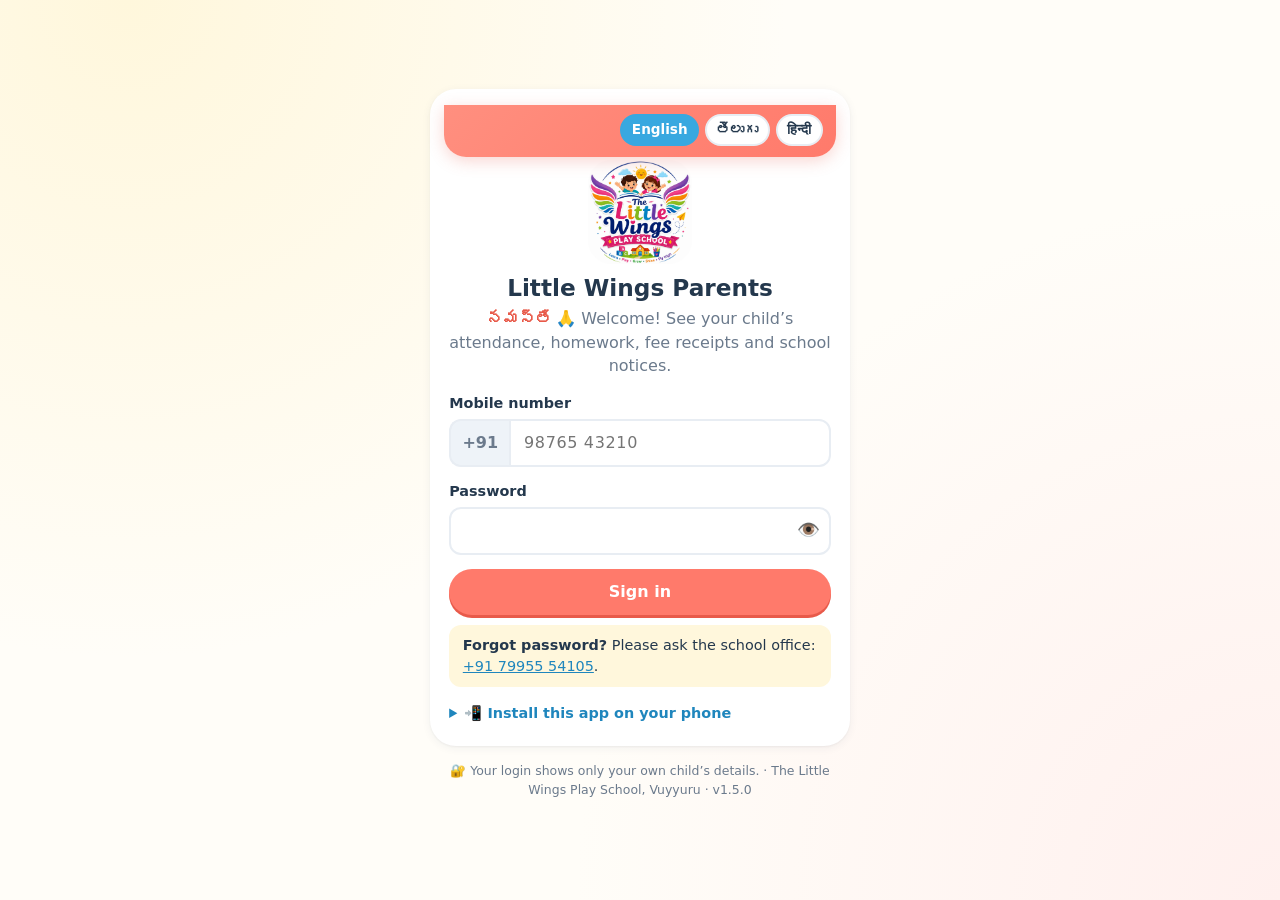
==== commit 7ad17341: "v2.7.0 / Parents v1.5.0: Batch 2 part B — English/Telugu/Hindi language toggle and Web Push phone al" ====
--- a/parents/index.html
+++ b/parents/index.html
@@ -1,6 +1,6 @@
 <!doctype html>
 <html lang="en-IN">
-<!-- Little Wings Parents v1.4.0 -->
+<!-- Little Wings Parents v1.5.0 -->
 <head>
 <meta charset="utf-8">
 <meta name="viewport" content="width=device-width, initial-scale=1, viewport-fit=cover">
@@ -15,8 +15,8 @@
 <link rel="manifest" href="manifest.webmanifest">
 <link rel="icon" href="icons/icon-192.png" type="image/png" sizes="192x192">
 <link rel="apple-touch-icon" href="icons/apple-touch-icon.png" sizes="180x180">
-<link rel="stylesheet" href="style.css?v=1.4.0">
-<link rel="stylesheet" href="../assets/receipt.css?v=2.6.0">
+<link rel="stylesheet" href="style.css?v=1.5.0">
+<link rel="stylesheet" href="../assets/receipt.css?v=2.7.0">
 </head>
 <body>
 <noscript><div class="noscript">This app needs JavaScript turned on in your browser.</div></noscript>
@@ -26,9 +26,9 @@
 <div id="toast-root" aria-live="polite"></div>
 <div id="print-root" aria-hidden="true"></div>
 <button type="button" id="sw-update" hidden>New version available — tap to refresh</button>
-<script src="../config.js?v=2.6.0"></script>
+<script src="../config.js?v=2.7.0"></script>
 <script src="../assets/vendor/supabase-js-2.119.0.js"></script>
-<script src="../assets/receipt.js?v=2.6.0"></script>
-<script src="app.js?v=1.4.0"></script>
+<script src="../assets/receipt.js?v=2.7.0"></script>
+<script src="app.js?v=1.5.0"></script>
 </body>
 </html>
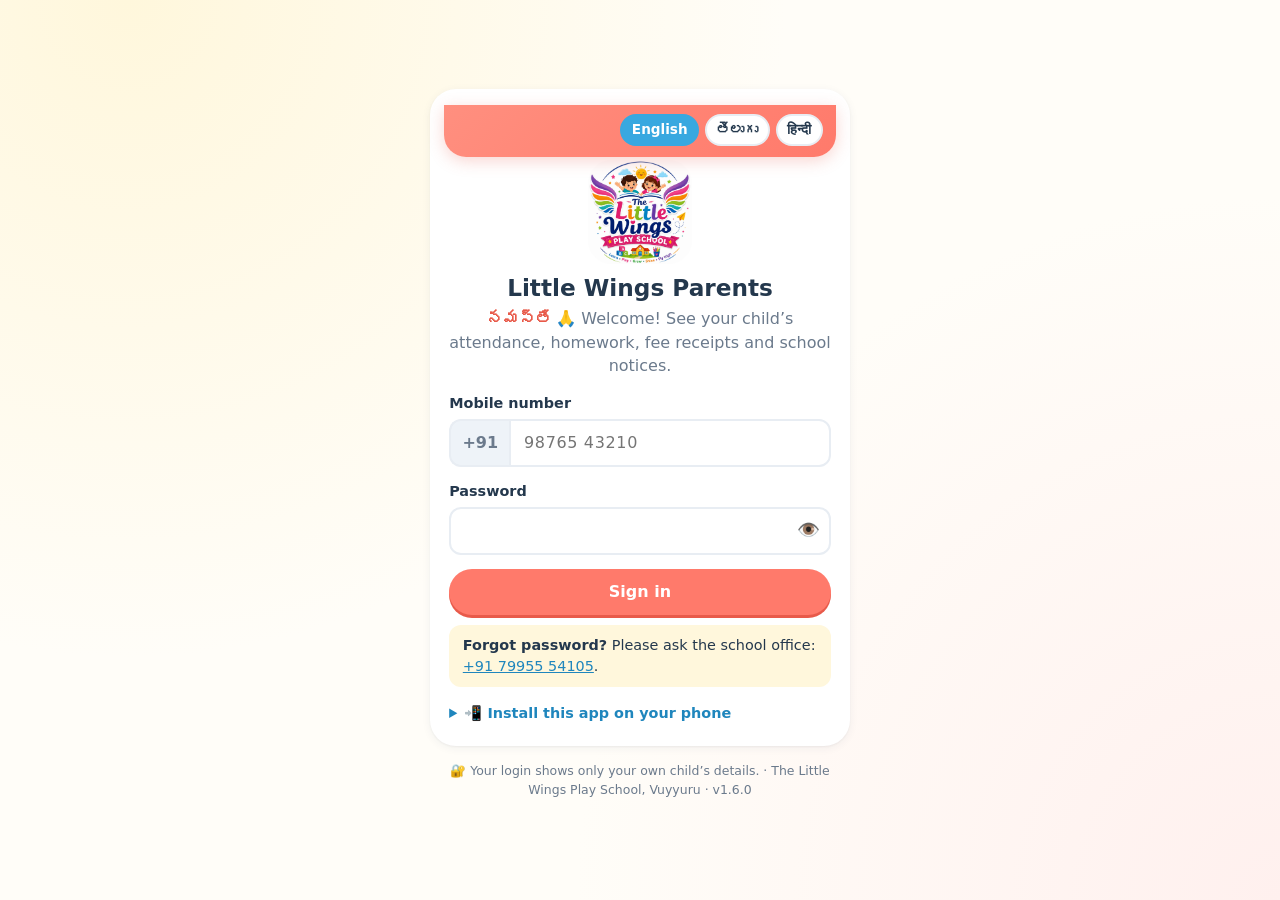
==== commit 219507b5: "v2.8.0 / Parents v1.6.0: unsaved-changes guard (Save / Keep editing / Discard) for every dashboard f" ====
--- a/parents/index.html
+++ b/parents/index.html
@@ -1,6 +1,6 @@
 <!doctype html>
 <html lang="en-IN">
-<!-- Little Wings Parents v1.5.0 -->
+<!-- Little Wings Parents v1.6.0 -->
 <head>
 <meta charset="utf-8">
 <meta name="viewport" content="width=device-width, initial-scale=1, viewport-fit=cover">
@@ -15,8 +15,8 @@
 <link rel="manifest" href="manifest.webmanifest">
 <link rel="icon" href="icons/icon-192.png" type="image/png" sizes="192x192">
 <link rel="apple-touch-icon" href="icons/apple-touch-icon.png" sizes="180x180">
-<link rel="stylesheet" href="style.css?v=1.5.0">
-<link rel="stylesheet" href="../assets/receipt.css?v=2.7.0">
+<link rel="stylesheet" href="style.css?v=1.6.0">
+<link rel="stylesheet" href="../assets/receipt.css?v=2.8.0">
 </head>
 <body>
 <noscript><div class="noscript">This app needs JavaScript turned on in your browser.</div></noscript>
@@ -26,9 +26,9 @@
 <div id="toast-root" aria-live="polite"></div>
 <div id="print-root" aria-hidden="true"></div>
 <button type="button" id="sw-update" hidden>New version available — tap to refresh</button>
-<script src="../config.js?v=2.7.0"></script>
+<script src="../config.js?v=2.8.0"></script>
 <script src="../assets/vendor/supabase-js-2.119.0.js"></script>
-<script src="../assets/receipt.js?v=2.7.0"></script>
-<script src="app.js?v=1.5.0"></script>
+<script src="../assets/receipt.js?v=2.8.0"></script>
+<script src="app.js?v=1.6.0"></script>
 </body>
 </html>
--- a/parents/style.css
+++ b/parents/style.css
@@ -309,3 +309,13 @@
   #print-root.rc-print .rc-head h1 { font-size: 15pt; } #print-root.rc-print .rc-title { font-size: 13pt; }
   #print-root.rc-print .rc-sign { margin-top: 18mm; }
 }
+
+/* v1.6: unsaved message dialog */
+.ask-bg { position: fixed; inset: 0; z-index: 90; background: rgba(28,44,62,.45); display: flex; align-items: center; justify-content: center; padding: 1rem; }
+.ask { background: #fff; border-radius: 22px; padding: 1.2rem 1.1rem; width: 100%; max-width: 400px; box-shadow: 0 12px 40px rgba(0,0,0,.2); }
+.ask h3 { margin: 0 0 .35rem; font-size: 1.05rem; }
+.ask p { margin: 0 0 1rem; color: var(--muted); }
+.ask-actions { display: grid; gap: .55rem; }
+.ask-actions .btn { width: 100%; min-height: 46px; justify-content: center; }
+.ask-actions .keep:focus { outline: 3px solid var(--coral); outline-offset: 2px; }
+.btn.danger-o { background: #fff; color: var(--coral-d); border: 2px solid var(--coral); }
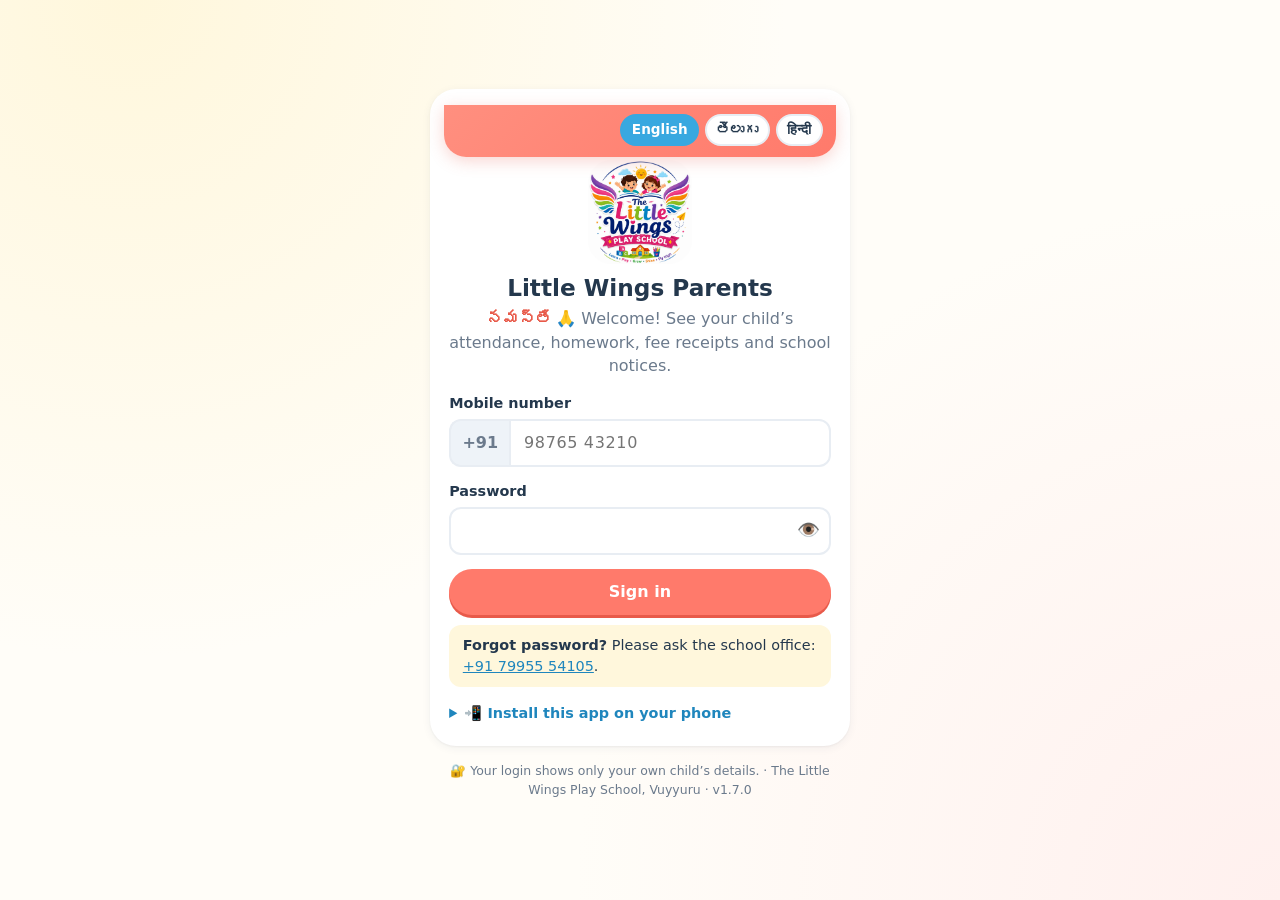
==== commit f4fbcc4a: "v2.9.0 / Parents 1.7.0: share receipts, salary slips and report cards as real image/PDF files (Web S" ====
--- a/parents/index.html
+++ b/parents/index.html
@@ -1,6 +1,6 @@
 <!doctype html>
 <html lang="en-IN">
-<!-- Little Wings Parents v1.6.0 -->
+<!-- Little Wings Parents v1.7.0 -->
 <head>
 <meta charset="utf-8">
 <meta name="viewport" content="width=device-width, initial-scale=1, viewport-fit=cover">
@@ -15,8 +15,8 @@
 <link rel="manifest" href="manifest.webmanifest">
 <link rel="icon" href="icons/icon-192.png" type="image/png" sizes="192x192">
 <link rel="apple-touch-icon" href="icons/apple-touch-icon.png" sizes="180x180">
-<link rel="stylesheet" href="style.css?v=1.6.0">
-<link rel="stylesheet" href="../assets/receipt.css?v=2.8.0">
+<link rel="stylesheet" href="style.css?v=1.7.0">
+<link rel="stylesheet" href="../assets/receipt.css?v=2.9.0">
 </head>
 <body>
 <noscript><div class="noscript">This app needs JavaScript turned on in your browser.</div></noscript>
@@ -26,9 +26,9 @@
 <div id="toast-root" aria-live="polite"></div>
 <div id="print-root" aria-hidden="true"></div>
 <button type="button" id="sw-update" hidden>New version available — tap to refresh</button>
-<script src="../config.js?v=2.8.0"></script>
+<script src="../config.js?v=2.9.0"></script>
 <script src="../assets/vendor/supabase-js-2.119.0.js"></script>
-<script src="../assets/receipt.js?v=2.8.0"></script>
-<script src="app.js?v=1.6.0"></script>
+<script src="../assets/receipt.js?v=2.9.0"></script>
+<script src="app.js?v=1.7.0"></script>
 </body>
 </html>
--- a/parents/style.css
+++ b/parents/style.css
@@ -319,3 +319,5 @@
 .ask-actions .btn { width: 100%; min-height: 46px; justify-content: center; }
 .ask-actions .keep:focus { outline: 3px solid var(--coral); outline-offset: 2px; }
 .btn.danger-o { background: #fff; color: var(--coral-d); border: 2px solid var(--coral); }
+/* v1.7: share as file */
+@media (max-width: 480px) { .rcpt-actions { display: grid; grid-template-columns: 1fr 1fr; } .rcpt-actions .btn { width: 100%; justify-content: center; min-height: 46px; } }
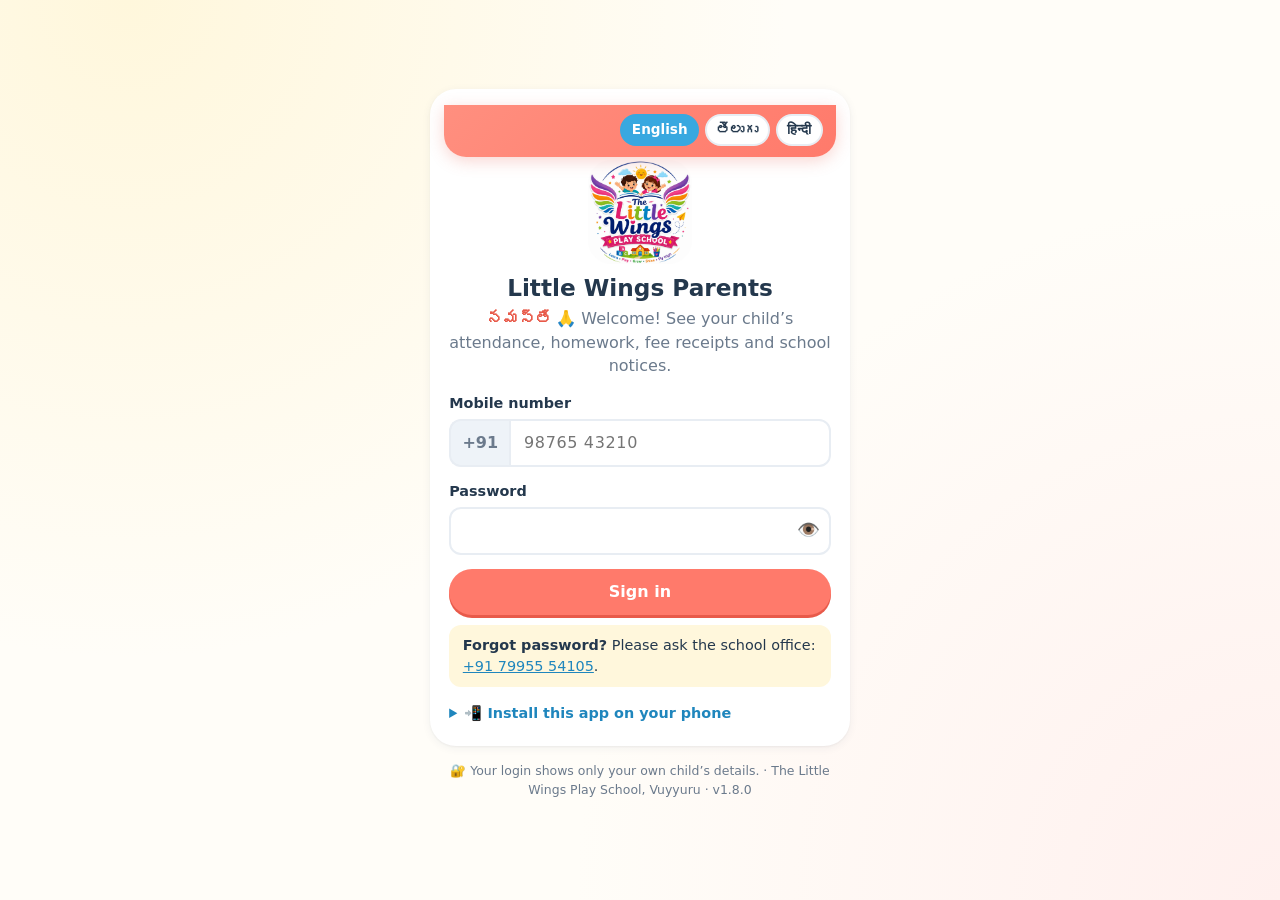
==== commit 561cb505: "v2.11.0: enrollment numbers, monthly/yearly committed fee, commitment/paid/balance on receipts, casc" ====
--- a/parents/index.html
+++ b/parents/index.html
@@ -1,6 +1,6 @@
 <!doctype html>
 <html lang="en-IN">
-<!-- Little Wings Parents v1.7.0 -->
+<!-- Little Wings Parents v1.8.0 -->
 <head>
 <meta charset="utf-8">
 <meta name="viewport" content="width=device-width, initial-scale=1, viewport-fit=cover">
@@ -15,8 +15,8 @@
 <link rel="manifest" href="manifest.webmanifest">
 <link rel="icon" href="icons/icon-192.png" type="image/png" sizes="192x192">
 <link rel="apple-touch-icon" href="icons/apple-touch-icon.png" sizes="180x180">
-<link rel="stylesheet" href="style.css?v=1.7.0">
-<link rel="stylesheet" href="../assets/receipt.css?v=2.9.0">
+<link rel="stylesheet" href="style.css?v=1.8.0">
+<link rel="stylesheet" href="../assets/receipt.css?v=2.11.0">
 </head>
 <body>
 <noscript><div class="noscript">This app needs JavaScript turned on in your browser.</div></noscript>
@@ -26,9 +26,9 @@
 <div id="toast-root" aria-live="polite"></div>
 <div id="print-root" aria-hidden="true"></div>
 <button type="button" id="sw-update" hidden>New version available — tap to refresh</button>
-<script src="../config.js?v=2.9.0"></script>
+<script src="../config.js?v=2.11.0"></script>
 <script src="../assets/vendor/supabase-js-2.119.0.js"></script>
-<script src="../assets/receipt.js?v=2.9.0"></script>
-<script src="app.js?v=1.7.0"></script>
+<script src="../assets/receipt.js?v=2.11.0"></script>
+<script src="app.js?v=1.8.0"></script>
 </body>
 </html>
--- a/assets/receipt.css
+++ b/assets/receipt.css
@@ -25,6 +25,14 @@
 .lwr-words { flex: 1 1 auto; min-width: 0; border-left: 1px solid #c7e6cf; padding-left: .8rem; }
 .lwr-words b { font-size: .92rem; overflow-wrap: anywhere; }
 .lwr-bal { margin: .35rem 0 0; font-size: .9rem; }
+.lwr-commit { display: grid; grid-template-columns: repeat(3, 1fr); gap: .45rem; margin: .45rem 0 .2rem; }
+.lwr-commit > div { background: #eef6fc; border-radius: 10px; padding: .45rem .6rem; min-width: 0; }
+.lwr-commit > div:nth-child(2), .lwr-commit > div.ok { background: #eaf6ec; }
+.lwr-commit > div.due { background: #fdeceb; }
+.lwr-commit small { display: block; font-size: .62rem; letter-spacing: .05em; text-transform: uppercase; color: #6b7b8c; }
+.lwr-commit b { font-size: 1.05rem; color: #1b6e99; white-space: nowrap; }
+.lwr-commit > div:nth-child(2) b, .lwr-commit > div.ok b { color: #1e7a3c; }
+.lwr-commit > div.due b { color: #c2453a; }
 .lwr-sign { display: flex; justify-content: space-between; align-items: flex-end; gap: 1rem; margin-top: 1.1rem; }
 .lwr-recv b { display: block; min-height: 1.2em; font-size: .95rem; }
 .lwr-sigline { min-width: 46%; border-top: 1.5px solid #8a98a6; padding-top: .2rem; text-align: center; font-size: .75rem; color: #5a6b7c; }
@@ -63,6 +71,7 @@
   #print-root.two .lwr-tbl { margin: 1.5mm 0 1mm; }
   #print-root.two .lwr-tbl th, #print-root.two .lwr-tbl td { padding: 1mm .2rem; }
   #print-root.two .lwr-amount { margin: 1.5mm 0 1mm; padding: 1.8mm 3mm; }
+  #print-root.two .lwr-commit { margin: 1mm 0 .5mm; gap: 2mm; } #print-root.two .lwr-commit > div { padding: 1mm 2.5mm; } #print-root.two .lwr-commit b { font-size: .95rem; }
   #print-root.two .lwr-sign { margin-top: 5mm; }
   #print-root.two .lwr-foot { margin-top: 2mm; }
   #print-root.two .lwr-cut { margin: 3mm 0; }
